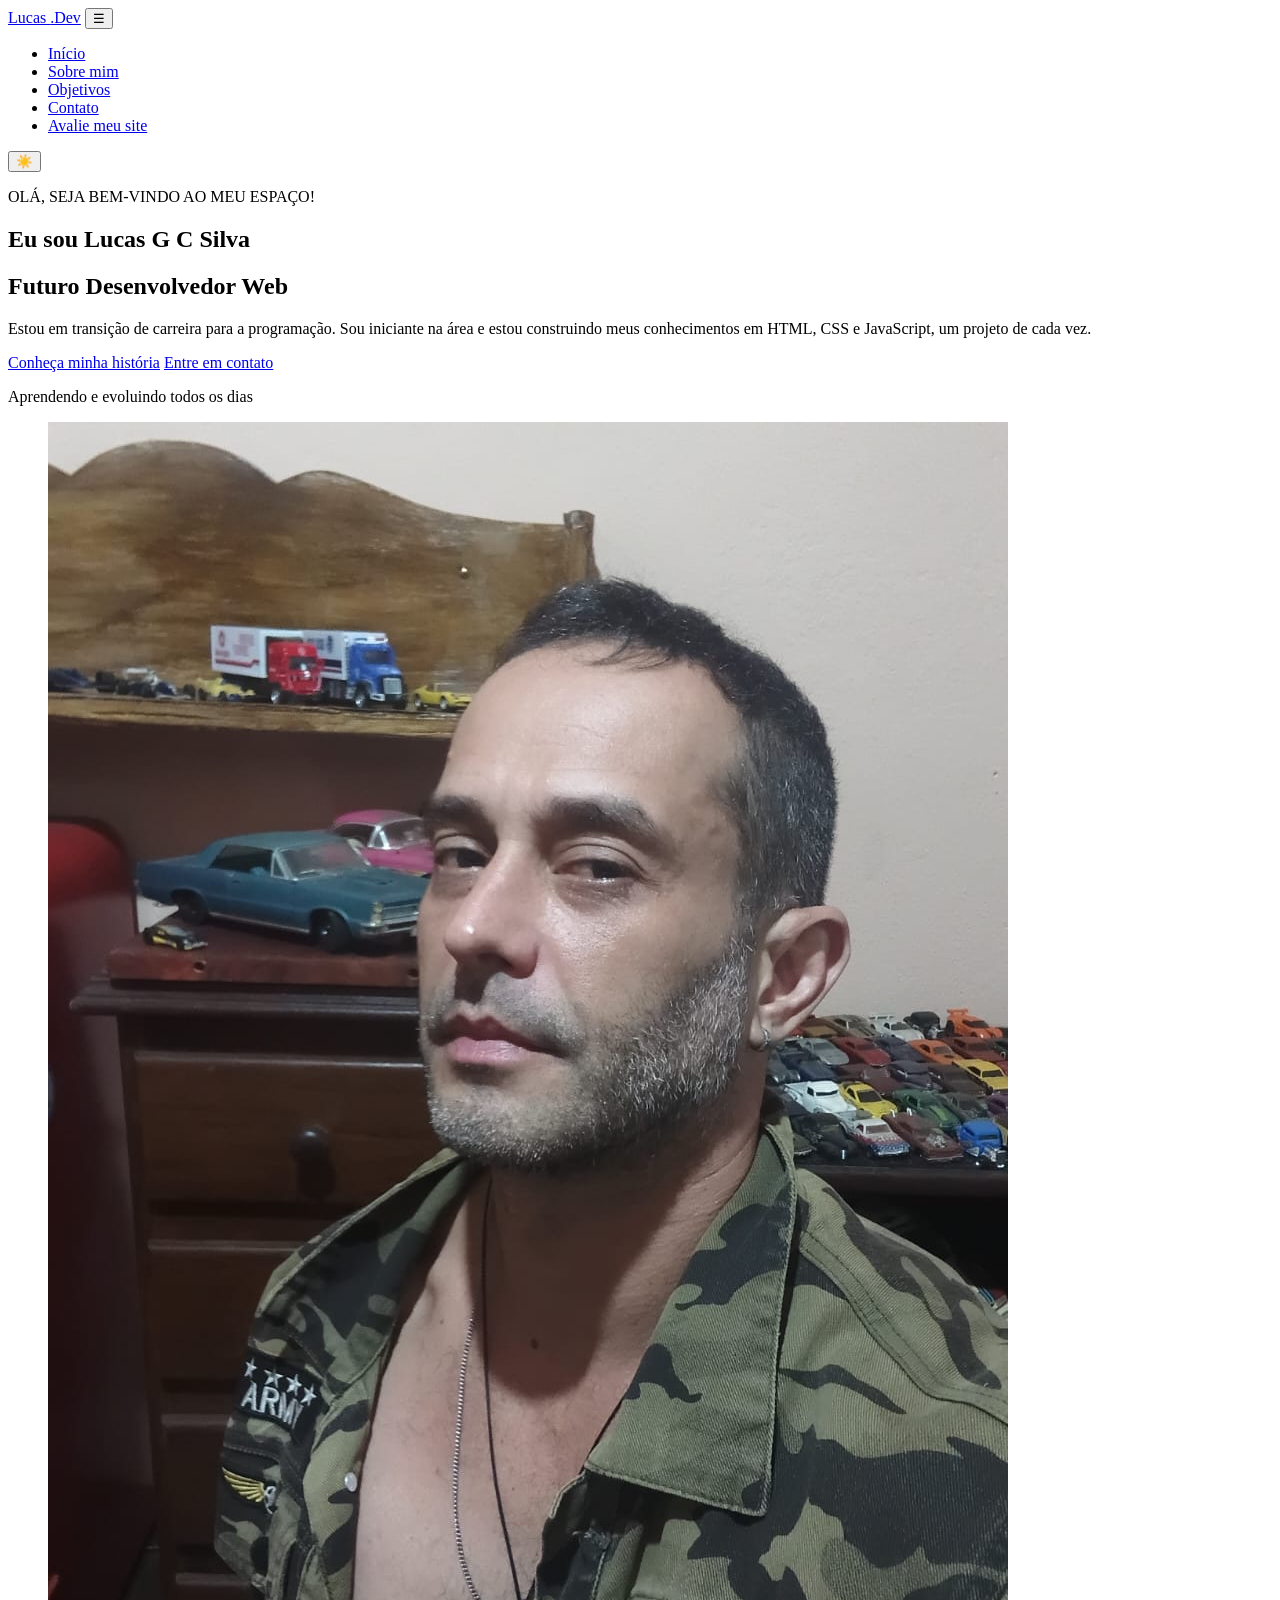
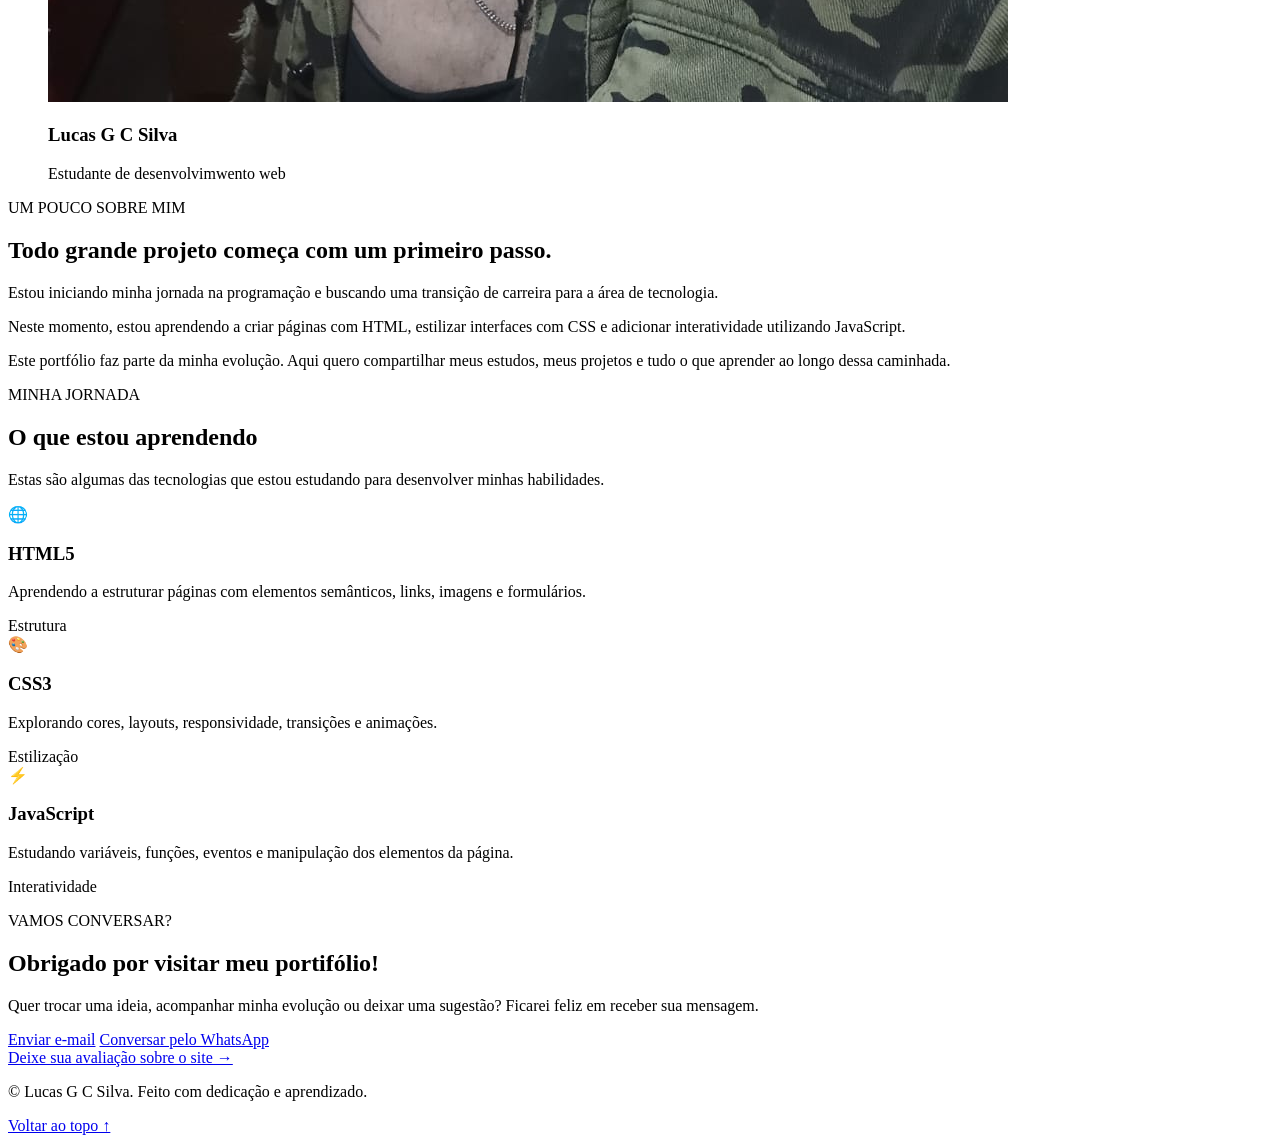
==== index.html @ 6817135f "Estrutura index.html concluida." ====
<!DOCTYPE html>
<html lang="en">

<head>
    <meta charset="UTF-8">
    <meta name="viewport" content="width=device-width, initial-scale=1.0">
    <meta name="description"
        content="Conheça Lucas G C Silva, iniciante em programação e em transição de carreira para a tecnologia."">
    <title>Lucas g C Silva | Meu Portifólio</title>
    <link rel=" stylesheet" href="./CSS/style.css">
</head>

<body>

    <header class="header">

        <nav class="barr-nav container" aria-label="Menu principal">

            <a href="#inicio" class="logo">Lucas <Span>.Dev</Span></a>

            <button class="botao-nav" aria-label="Abrir menu" aria-expanded="false" aria-controls="nav-links">☰</button>

            <ul class="nav-links" id="nav-links">

                <li><a href="#inicio">Início</a></li>
                <li><a href="#sobre">Sobre mim</a></li>
                <li><a href="#objetivos">Objetivos</a></li>
                <li><a href="#contato">Contato</a></li>
                <li><a href="./pesquisa.html" class="nav-pesquisa">Avalie meu site</a></li>

            </ul>

            <button class="alt-tema" type="button" aria-label="Ativar tema calro" title="Alternar tema">
                ☀️
            </button>

        </nav>
    </header>

    <main>

        <section class="section-um" id="inicio">

            <div class="div-container div-conteudo">

                <div class="div-um classedivs">

                    <p class="p-um"> OLÁ, SEJA BEM-VINDO AO MEU ESPAÇO!</p>

                    <h1>Eu sou <span>Lucas G C Silva</span></h1>

                    <h2>Futuro Desenvolvedor Web</h2>

                    <p class="p-descricao">Estou em transição de carreira para a programação.
                        Sou iniciante na área e estou construindo meus
                        conhecimentos em HTML, CSS e JavaScript,
                        um projeto de cada vez.</p>

                    <div class="div-botoes">
                        <a href="#sobre" class="botao botao-um">Conheça minha história</a>
                        <a href="#contato" class="botao botao-dois">Entre em contato</a>
                    </div>

                    <p class="status">
                        <span class="span-status"></span>
                        Aprendendo e evoluindo todos os dias
                    </p>
                </div>

                <figure class="foto-perfil classedivs">

                    <div class=imagem-perfil">
                        <img src="./assets/me_.jpeg" alt="Foto de Lucas G C Silva" class="foto-perfil">
                    </div>

                    <figcaption>
                        <h3>Lucas G C Silva</h3>
                        <p>Estudante de desenvolvimwento web</p>
                    </figcaption>
                </figure>
            </div>
        </section>

        <section class="section-dois" id="sobre">

            <div class="container">

                <div class="div-sobre classedivs">

                    <p class="sobre-mim">UM POUCO SOBRE MIM</p>

                    <h2>Todo grande projeto começa com um primeiro passo.</h2>
                </div>

                <div class="div-sobre-dois classedivs">

                    <p>Estou iniciando minha jornada na programação
                        e buscando uma transição de carreira para a área
                        de tecnologia.
                    </p>

                    <p>Neste momento, estou aprendendo a criar páginas
                        com HTML, estilizar interfaces com CSS e adicionar
                        interatividade utilizando JavaScript.</p>

                    <p> Este portfólio faz parte da minha evolução.
                        Aqui quero compartilhar meus estudos, meus projetos
                        e tudo o que aprender ao longo dessa caminhada.
                    </p>

                </div>
            </div>
        </section>

        <section class="section-tres habilidade" id="objetivos">
            <div class="container">

                <div class="div-sobre classedivs">
                    <p class="sobre-mim">MINHA JORNADA</p>
                    <h2>O que estou aprendendo</h2>
                    <p>Estas são algumas das tecnologias que estou
                        estudando para desenvolver minhas habilidades.</p>
                </div>

                <div class="grade-habilidade">

                    <article class="habilidade-cartao classedivs">
                        <span class="habilidade-icone" aria-hidden="true">🌐</span>
                        <h3>HTML5</h3>
                        <P>Aprendendo a estruturar páginas com elementos
                            semânticos, links, imagens e formulários.</P>
                        <span class="habilidade-rotulo">Estrutura</span>
                    </article>

                    <article class="habilidade-cartao classedivs">
                        <span class="habilidade-icone" aria-hidden="true">🎨</span>
                        <h3>CSS3</h3>
                        <p>Explorando cores, layouts, responsividade,
                            transições e animações.</p>
                        <span class="habilidade-rotulo">Estilização</span>
                    </article>

                    <article class="habilidade-cartao classedivs">
                        <span class="habilidade-icone" aria-hidden="true">⚡</span>
                        <h3>JavaScript</h3>
                        <p>Estudando variáveis, funções, eventos e
                            manipulação dos elementos da página.</p>
                        <span class="habilidade-rotulo">Interatividade</span>
                    </article>
                </div>
            </div>
        </section>

        <section class="section-quatro contatos" id="contato">

            <div class="container contato-conteudo classedivs">

                <p class="sobre-mim">VAMOS CONVERSAR?</p>
                <H2>Obrigado por visitar meu portifólio!</H2>
                <p>Quer trocar uma ideia, acompanhar minha evolução
                    ou deixar uma sugestão? Ficarei feliz em receber
                    sua mensagem.
                </p>

                <div class="botoes-contato">
                    <a href="mailto:lucasgcs@yahoo.com" class="botao botao-um">Enviar e-mail</a>
                    <a href="https://wa.me/5531990886038" class="botao botao-dois" target="_blank"
                        rel="noopener noreferrer">Conversar pelo WhatsApp</a>
                </div>

                <a href="./pesquisa.html" class="feedback-link"> Deixe sua avaliação sobre o site →</a>
            </div>
        </section>
    </main>

    <footer class="footer" id="fim">
        <div class="container conteudo-footer">
            <p>
                &copy; <span id="span-footer"></span>
                Lucas G C Silva. Feito com dedicação e aprendizado.
            </p>
            <a href="#inicio" class="voltar-ao-topo">Voltar ao topo ↑</a>
        </div>
    </footer>

    <script src="./JS/script.js"></script>
</body>

</html>
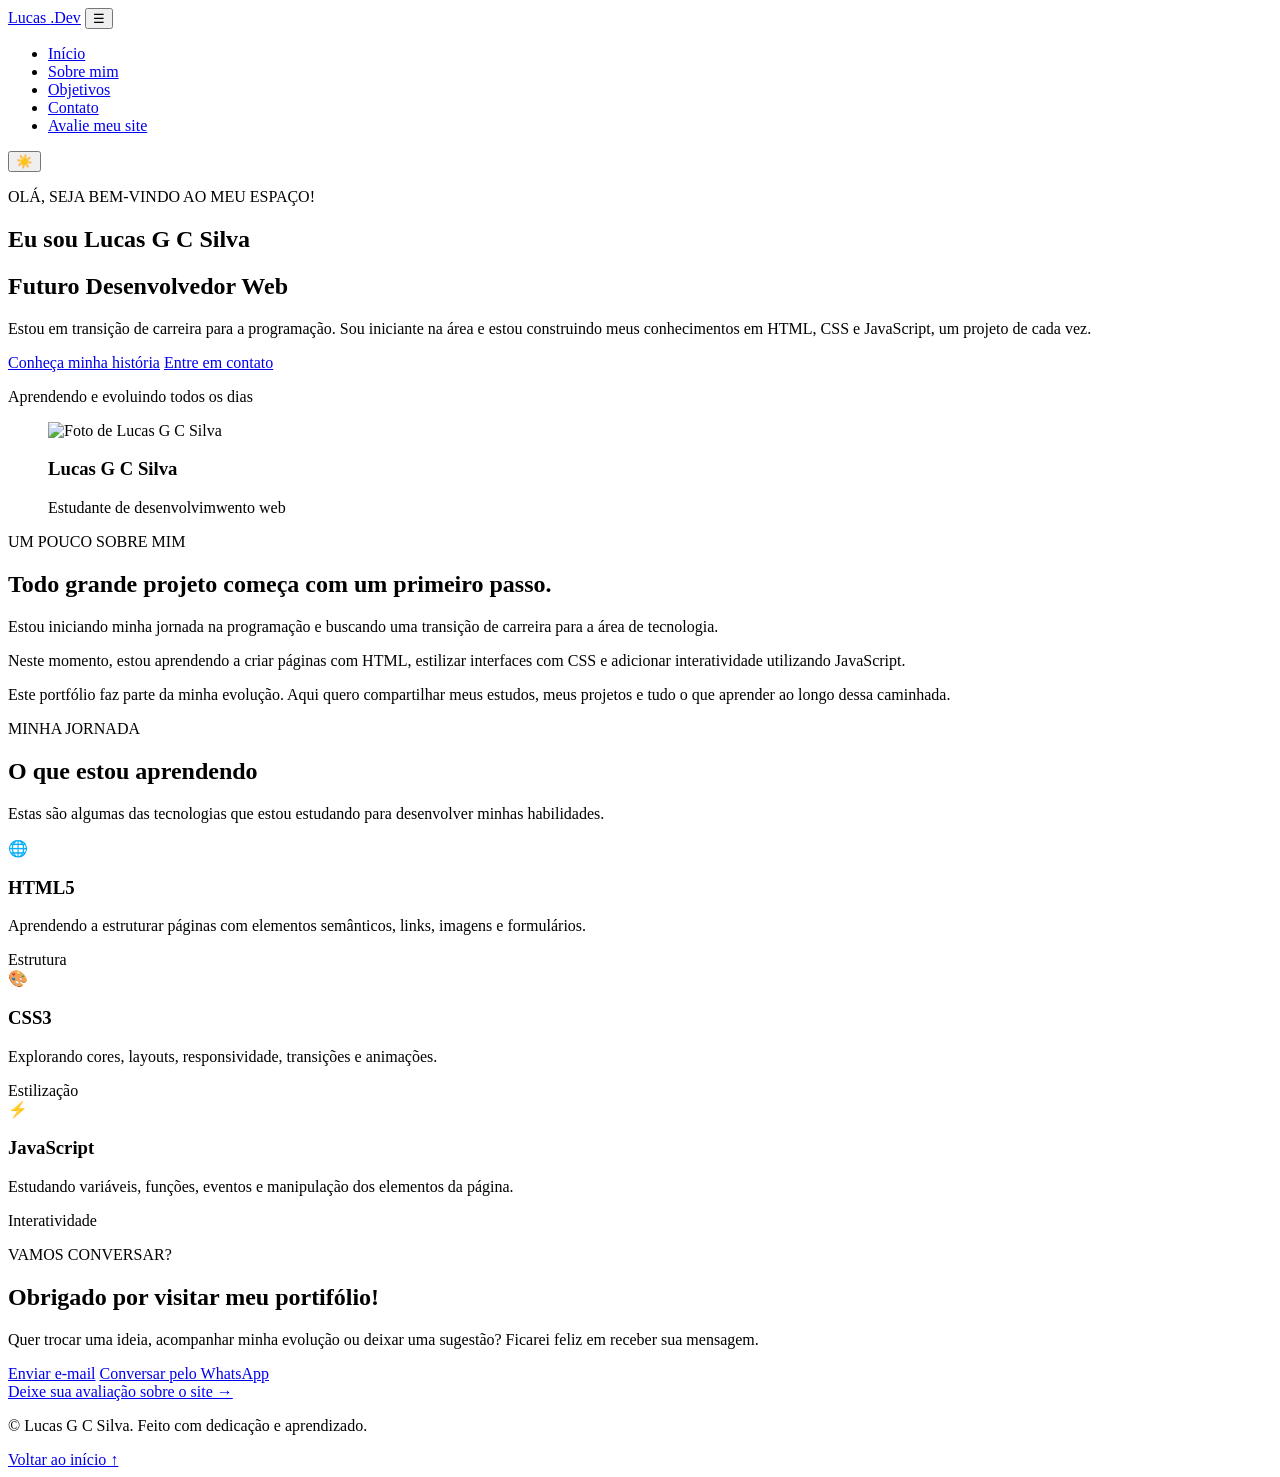
==== commit 2b1350fb: "Alteracao de todas as classes no index.html, pesquisa.html." ====
--- a/index.html
+++ b/index.html
@@ -39,9 +39,9 @@
 
     <main>
 
-        <section class="section-um" id="inicio">
+        <section class="section-um section" id="inicio">
 
-            <div class="div-container div-conteudo">
+            <div class="container div-conteudo">
 
                 <div class="div-um classedivs">
 
@@ -81,7 +81,7 @@
             </div>
         </section>
 
-        <section class="section-dois" id="sobre">
+        <section class="section section-sobre" id="sobre">
 
             <div class="container">
 
@@ -112,7 +112,7 @@
             </div>
         </section>
 
-        <section class="section-tres habilidade" id="objetivos">
+        <section class="section habilidade" id="objetivos">
             <div class="container">
 
                 <div class="div-sobre classedivs">
@@ -151,7 +151,7 @@
             </div>
         </section>
 
-        <section class="section-quatro contatos" id="contato">
+        <section class="section contatos" id="contato">
 
             <div class="container contato-conteudo classedivs">
 
@@ -179,7 +179,7 @@
                 &copy; <span id="span-footer"></span>
                 Lucas G C Silva. Feito com dedicação e aprendizado.
             </p>
-            <a href="#inicio" class="voltar-ao-topo">Voltar ao topo ↑</a>
+            <a href="#inicio" class="voltar-ao-topo">Voltar ao início ↑</a>
         </div>
     </footer>
 
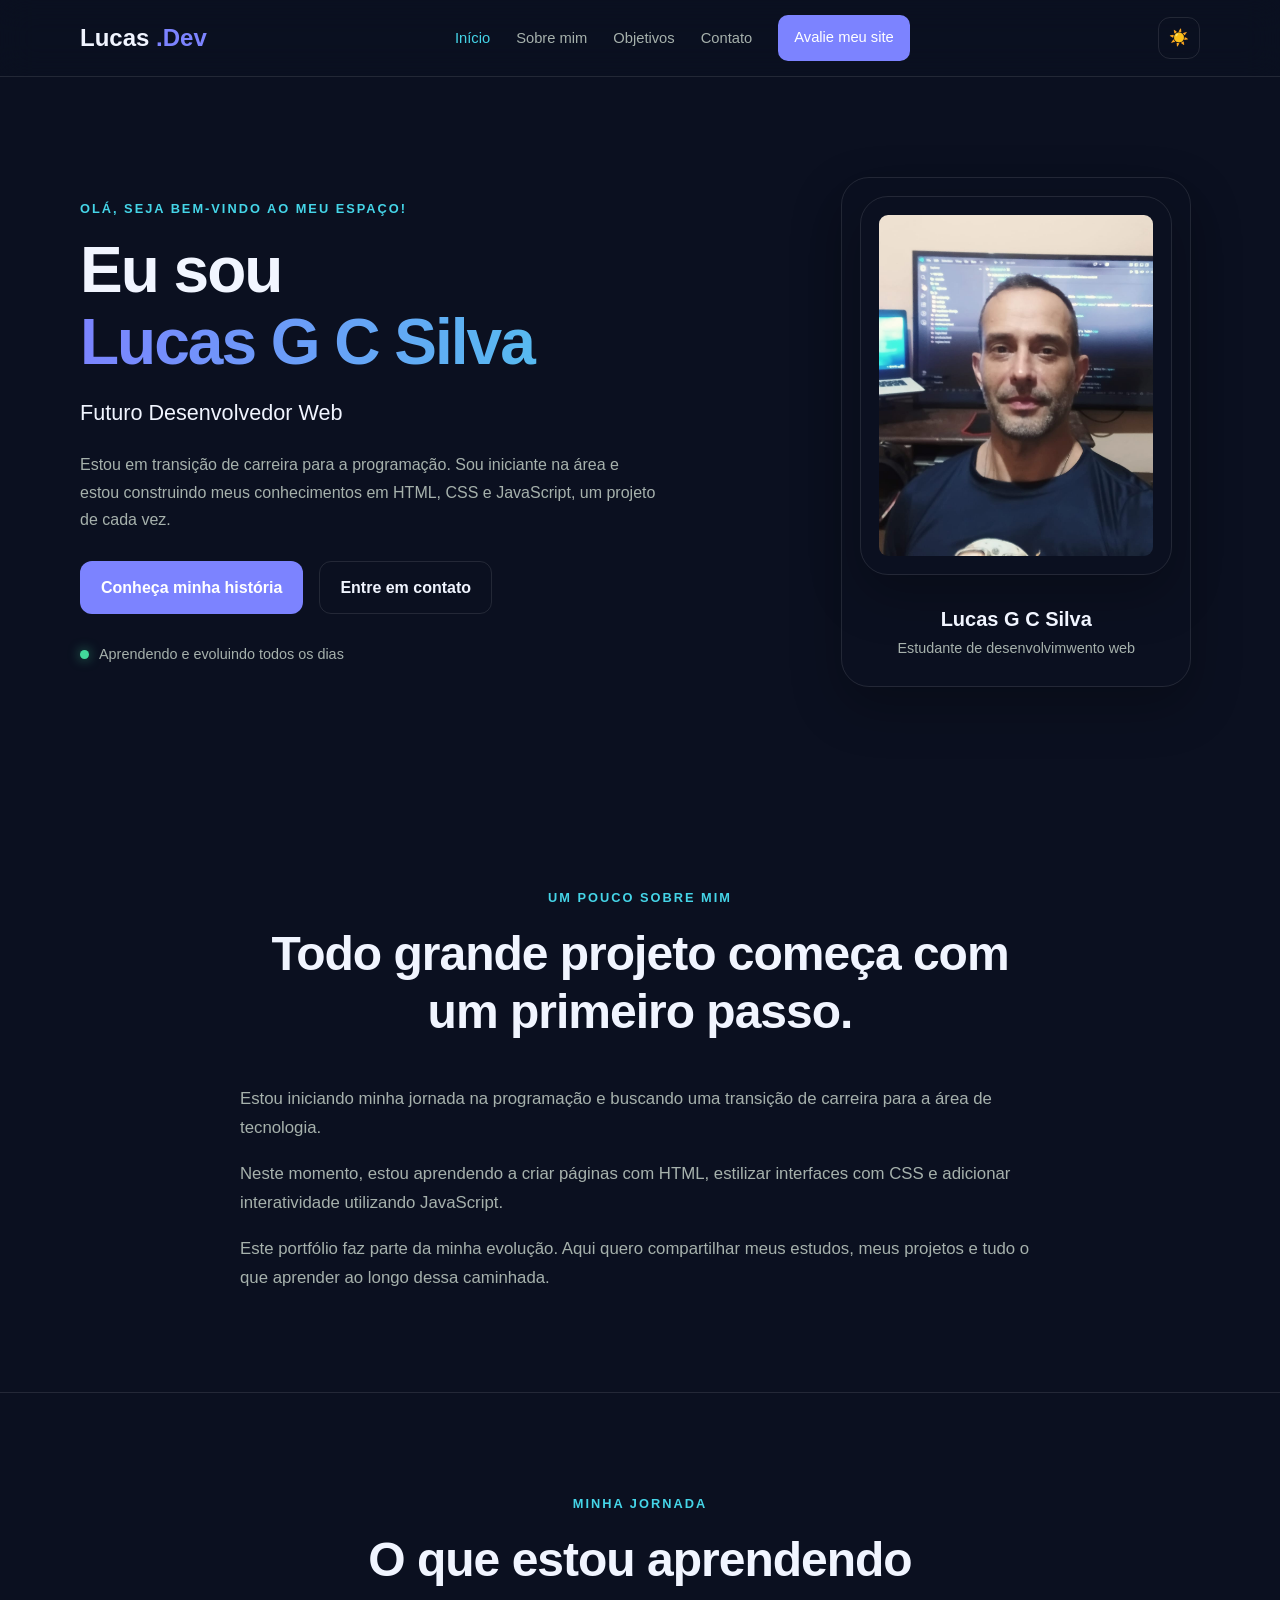
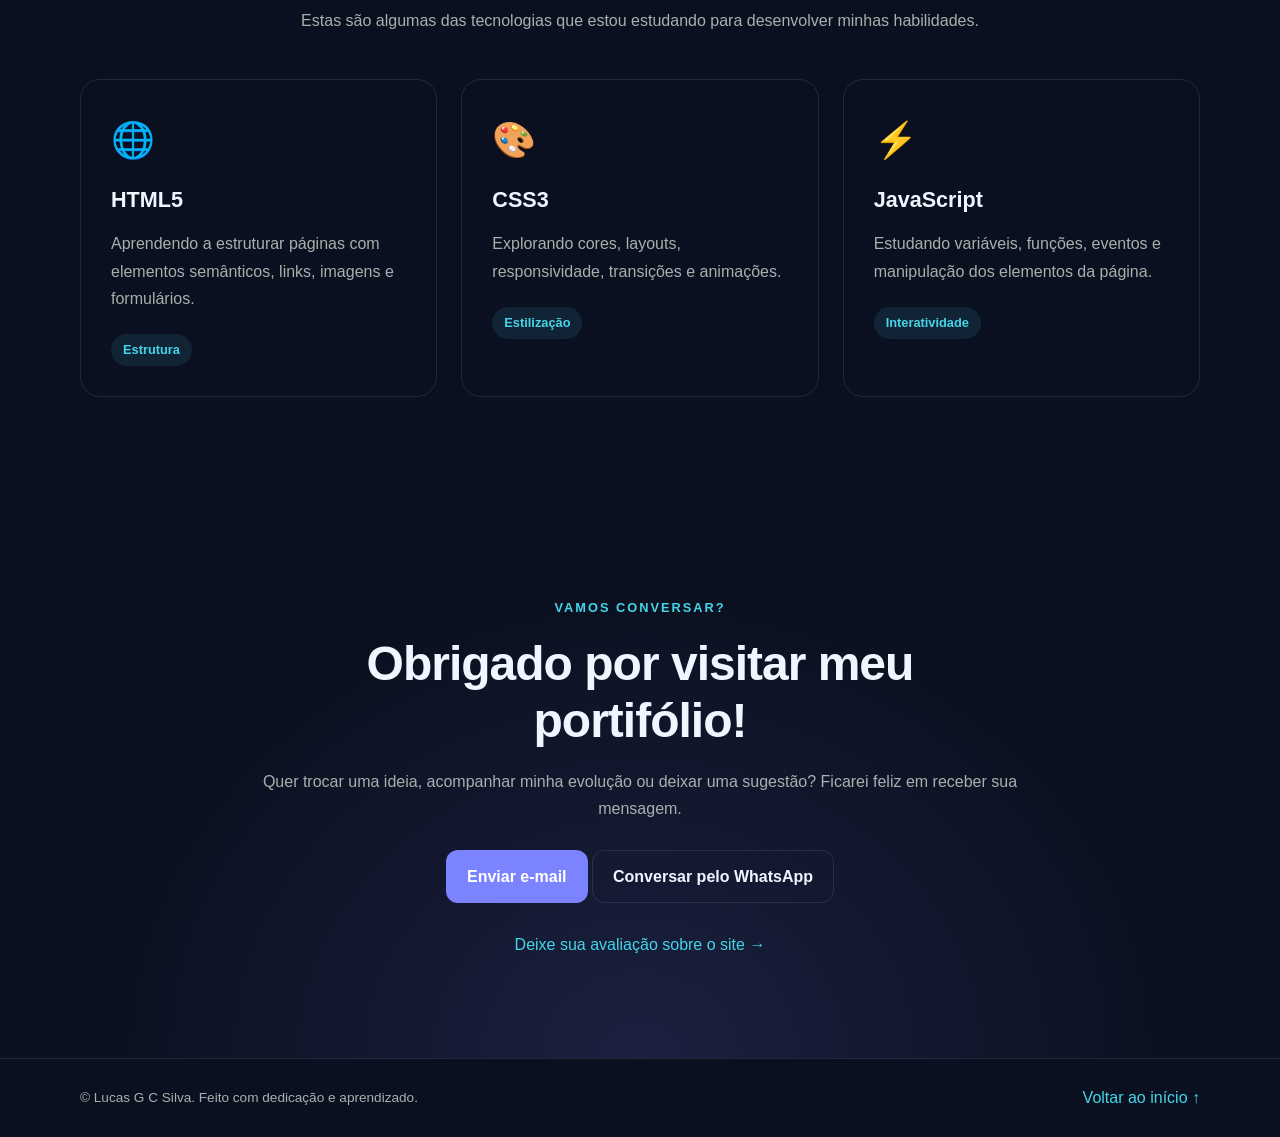
==== commit 3c10d6ca: "Ajustes html, estilizacao, interacao. Alterado as classes no js conforme feito no html." ====
--- a/index.html
+++ b/index.html
@@ -30,7 +30,7 @@
 
             </ul>
 
-            <button class="alt-tema" type="button" aria-label="Ativar tema calro" title="Alternar tema">
+            <button class="alt-tema" type="button" aria-label="Ativar tema claro" title="Alternar tema">
                 ☀️
             </button>
 
@@ -45,7 +45,7 @@
 
                 <div class="div-um classedivs">
 
-                    <p class="p-um"> OLÁ, SEJA BEM-VINDO AO MEU ESPAÇO!</p>
+                    <p class="sobre-mim"> OLÁ, SEJA BEM-VINDO AO MEU ESPAÇO!</p>
 
                     <h1>Eu sou <span>Lucas G C Silva</span></h1>
 
@@ -70,7 +70,7 @@
                 <figure class="foto-perfil classedivs">
 
                     <div class=imagem-perfil">
-                        <img src="./assets/me_.jpeg" alt="Foto de Lucas G C Silva" class="foto-perfil">
+                        <img src="./assets/profile-.jpeg" alt="Foto de Lucas G C Silva" class="foto-perfil">
                     </div>
 
                     <figcaption>
--- a/CSS/style.css
+++ b/CSS/style.css
@@ -0,0 +1,786 @@
+:root {
+    --bg: #0b1020;
+    --surface: #131b30 --surface-hover: #1a2540;
+    --text: #f1f5ff;
+    --muted: #a6b1ac;
+    --primary: #7c83ff;
+    --secondary: #45d5e8;
+    --border: rgba(255, 255, 255, 0.1);
+    --header-bg: rgba(11, 16, 32, 0.88);
+    --shadow: 0 20px 50px rgba(0, 0, 0, 0.25);
+}
+
+* {
+    margin: 0;
+    padding: 0;
+    box-sizing: border-box;
+}
+
+html {
+    scroll-behavior: smooth;
+    scroll-padding-top: 90px;
+}
+
+body {
+    font-family: Arial, Helvetica, sans-serif;
+    background: var(--bg);
+    color: var(--text);
+    line-height: 1.7;
+    transition: background 0.3s ease, color 0.3s ease;
+}
+
+body.light-theme {
+    --bg: #f4f6ff;
+    --surface: #ffffff;
+    --surface-hover: #e9edff;
+    --text: #18213b;
+    --muted: #596681;
+    --primary: #555de0;
+    --border: rgba(20, 30, 60, 0.12);
+    --header-bg: rgba(244, 246, 255, 0.92);
+    --shadow: 0 20px 50px rgba(30, 40, 80, 0.1);
+}
+
+a {
+    color: inherit;
+    text-decoration: none;
+}
+
+button,
+a {
+    -webkit-tap-highlight-color: transparent;
+}
+
+button {
+    font: inherit;
+}
+
+button:focus-visible,
+a:focus-visible,
+input:focus-visible,
+textarea:focus-visible {
+    outline: 3px solid var(--secondary);
+    outline-offset: 4px;
+}
+
+.container {
+    width: min(1120px, 90%);
+    margin: 0 auto;
+}
+
+section {
+    padding: 100px 0;
+}
+
+.sobre-mim {
+    color: var(--secondary);
+    font-size: 0.8rem;
+    font-weight: 700;
+    letter-spacing: 2px;
+    margin-bottom: 16px;
+}
+
+.header {
+    position: sticky;
+    top: 0;
+    z-index: 100;
+    background: var(--header-bg);
+    border-bottom: 1px solid var(--border);
+    backdrop-filter: blur(16px);
+}
+
+.barr-nav {
+    min-height: 76px;
+    display: flex;
+    align-items: center;
+    justify-content: space-between;
+    gap: 20px;
+}
+
+.logo {
+    font-size: 1.5rem;
+    font-weight: 800;
+    white-space: nowrap;
+}
+
+.logo span {
+    color: var(--primary);
+}
+
+.nav-links {
+    display: flex;
+    align-items: center;
+    gap: 26px;
+    list-style: none;
+}
+
+.nav-links a {
+    color: var(--muted);
+    font-size: 0.92rem;
+    transition: color 0.3s ease;
+}
+
+.nav-links a:hover,
+.nav-links a.active {
+    color: var(--secondary);
+}
+
+.nav-links .nav-pesquisa {
+    display: inline-block;
+    color: white;
+    background: var(--primary);
+    padding: 10px 16px;
+    border-radius: 10px;
+}
+
+.nav-links .nav-pesquisa:hover {
+    color: white;
+    transform: translateY(-2px);
+}
+
+.botao-nav,
+.alt-tema {
+    width: 42px;
+    height: 42px;
+    border: 1px solid var(--border);
+    border-radius: 12px;
+    background: var(--surface);
+    color: var(--text);
+    cursor: pointer;
+    transition: transform 0.3s ease, background 0.3s ease, color 0.2s ease;
+}
+
+.botao-nav {
+    display: none;
+    font-size: 1.3rem;
+}
+
+.alt-tema:hover,
+.botao-nav:hover {
+    transform: translateY(-2px);
+}
+
+.section-um {
+    min-height: 650px;
+    display: flex;
+    align-items: center;
+    position: relative;
+    overflow: hidden;
+    background: radial-gradient(ellipse at 85% 25% egba(124, 131, 255, 0.17), transparent 40%);
+}
+
+.div-conteudo {
+    display: grid;
+    grid-template-columns: 1.3fr 0.7fr;
+    align-items: center;
+    gap: 70px;
+}
+
+.section-um h1 {
+    font-size: clamp(2.5rem, 5vw, 4.5rem);
+    line-height: 1.12;
+    margin-bottom: 16px;
+    letter-spacing: -2px;
+}
+
+.section-um h1 span {
+    display: block;
+    background: fixed linear-gradient(100deg, var(--primary), var(--secondary));
+    background-clip: text;
+    -webkit-background-clip: text;
+    color: transparent;
+}
+
+.section-um h2 {
+    font-size: 1.35rem;
+    font-weight: 500;
+    margin-bottom: 20px;
+}
+
+.p-descricao {
+    max-width: 580px;
+    color: var(--muted);
+    margin-bottom: 28px;
+}
+
+.div-botoes, .boteoes-contato {
+    display: flex;
+    flex-wrap: wrap;
+    gap: 16px;
+} 
+
+.botao {
+    display: inline-flex;
+    align-items: center;
+    justify-content: center;
+    min-height: 48px;
+    padding: 12px 20px;
+    border: 1px solid var(--border);
+    border-radius: 12px;
+    font-weight: 700;
+    transition: transform 0.25s ease, background 0.25s ease, box-shadow 0.25s ease;
+}
+
+.botao:hover {
+    transform: translateY(-4px);
+    box-shadow: var(--shadow);
+}
+
+.botao-um {
+    background: var(--primary);
+    border-color: transparent;
+    color: white;
+}
+
+.botao-um:hover {
+    background: #696ff0;
+} 
+
+.botao-dois {
+    background: var(--surface);
+    color: var(--text);
+}
+
+.botao-dois:hover {
+    background: var(--surface-hover);
+}
+
+.status {
+    display: flex;
+    align-items: center;
+    gap: 10px;
+    color: var(--muted);
+    margin-top: 28px;
+    font-size: 0.9rem;
+}
+
+.span-status {
+    width: 09px;
+    height: 09px;
+    flex-shrink: 0;
+    border-radius: 50%;
+    background: #42d99b;
+    box-shadow: 0 0 12px rgba(66, 217, 155, 0.6);;
+}
+
+.foto-perfil {
+    width: min(100%, 350px);
+    justify-self: center;
+    padding: 18px;
+    border: 1px solid var(--border);
+    border-radius: 28px;
+    background: var(--surface);
+    box-shadow: var(--shadow);
+    text-align: center;
+    transition: transform 0.35s ease;
+}
+
+.foto-perfil:hover {
+    transform: translateY(-8px);
+    rotate: 1deg;
+}
+
+.imagem-perfil {
+    overflow: hidden;
+    border-radius: 20px;
+    background: var(--surface-hover);
+    display: block;
+    width: 100%;
+    height: 360px;
+    object-fit: cover;
+    object-position: center;
+    transition: transform 0.5s ease;
+}
+
+.foto-perfil:hover .imagem-perfil {
+    transform: scale(1.04);
+}
+
+.foto-perfil figcaption {
+    padding: 18px 8px 8px;
+}
+
+.foto-perfil h3 {
+    font-size: 1.25rem;
+}
+
+.foto-perfil figcaption p {
+    font-size: 0.9rem;
+    color: var(--muted);
+ 
+}
+
+.div-sobre {
+    max-width: 750px;
+    margin: 0 auto 45px;
+    text-align: center;
+}
+
+.div-sobre h2, .contato-conteudo h2 {
+    font-size: clamp(2rem, 4vw, 3rem);
+    line-height: 1.2;
+    margin-bottom: 18px;
+    letter-spacing: -1px;
+}
+
+.div-sobre > p:last-child {
+    color: var(--muted);
+}
+
+
+.section-sobre {
+    background: var(--surface);
+    border-top: 1 px solid var(--border);
+    border-bottom: 1px solid var(--border);
+}
+
+
+.div-sobre-dois {
+    max-width: 800px;
+    margin: 0 auto;
+}
+
+.div-sobre-dois p {
+    color: var(--muted);
+    margin-bottom: 18px;
+    font-size: 1.05rem;
+}
+
+.div-sobre-dois p:last-child {
+    margin-bottom: 0;
+}
+
+.grade-habilidade {
+    display: grid;
+    grid-template-columns: repeat(3, minmax(0, 1fr));
+    gap: 24px;
+}
+
+.habilidade-cartao {
+    padding: 30px;
+    border: 1px solid var(--border);
+    border-radius: 20px;
+    background: var(--surface);
+    transition: transform 0.3s ease, border-color 0.3s ease, box-shadow 0.3s ease;
+}
+
+.habilidade-cartao:hover {
+    transform: translateY(-8px);
+    border-color: var(--primary);
+    box-shadow: var(--surface-hover);
+}
+
+.habilidade-icone {
+    display: inline-block;
+    font-size: 2.2rem;
+    margin-bottom: 12px;
+}
+
+habilidade-cartao p {
+    color: var(--muted);
+    margin-bottom: 22px;
+}
+
+.habilidade-cartao h3 {
+    font-size: 1.35rem;
+    margin-bottom: 12px;
+}
+
+.habilidade-cartao p {
+    color: var(--muted);
+    margin-bottom: 22px;
+}
+
+.habilidade-rotulo {
+    display: inline-block;
+    padding: 5px 12px;
+    border-radius: 20px;
+    color: var(--secondary);
+    background: rgba(69, 213, 232, 0.1);
+    font-size: 0.8rem;
+    font-weight: 700;
+}
+
+.contatos {
+    background: radial-gradient(ellipse at 50% 100%, rgba(124, 131, 255, 0.14), transparent 60%);
+}
+
+.contato-conteudo {
+    max-width: 760px;
+    margin: 0 auto;
+    text-align: center;
+}
+
+.contato-conteudo > p:not(.sobre-mim) {
+    color: var(--muted);
+    margin-bottom: 28px;
+}
+
+.botoes-contato {
+    color: var(--primary);
+}
+
+.feedback-link {
+    display: inline-flex;
+    margin-top: 28px;
+    color: var(--secondary);
+    transition: color 0.2s ease;
+}
+
+.feedback-link:hover {
+    color: var(--primary);
+}
+
+.footer {
+   padding: 25px 0;
+   border-top: 1px solid var(--border);
+   background: var(--surface);
+}
+
+.conteudo-footer {
+    display: flex;
+    justify-content: space-between;
+    align-items: center;
+    gap: 20px;
+}
+
+.footer p {
+    color: var(--muted);
+    font-size: 0.85rem;
+}
+
+.voltar-ao-topo {
+    color: var(--secondary);
+    white-space: nowrap;
+}
+
+.classedivs {
+    opacity: 0;
+    transform: translateY(25px);
+    transition: opacity 0.7s ease, transform 0.7s ease;
+}
+
+.classedivs.visible {
+    opacity: 1;
+    transform: translateY(0);
+}
+
+
+@media (max-width: 900px) {
+    .div-conteudo {
+        grid-template-columns: 1fr 0.8fr;
+        gap: 30px;
+    }
+
+    .section-um h1 {
+        font-size: clamp(2.3rem, 5vw, 3.5rem);
+    }
+
+    .nav-links {
+        gap: 14px;
+    }
+
+    .nav-links a {
+        font-size: 0.85rem;
+    }
+
+    .grade-habilidade {
+        gap: 16px;
+    }
+
+    .habilidade-cartao {
+        padding: 22px;
+    }
+}
+
+@media (max-width: 700px) {
+    .section {
+        padding: 75px 0;
+    }
+
+    .barr-nav {
+        min-height: 70px;
+        position: relative;
+    }
+
+    .botao-nav {
+        display: inline-flex;
+        align-items: center;
+        justify-content: center;
+        margin-left: auto;
+    }
+
+    .nav-links {
+        display: none;
+        position: absolute;
+        top: calc(100% + 1px);
+        left: 0;
+        right: 0;
+        flex-direction: column;
+        align-items: stretch;
+        gap: 6px;
+        padding: 18px;
+        background: var(--surface);
+        border: 1px solid var(--border);
+        border-radius: 0 0 16px 16px;
+        box-shadow: var(--shadow);
+    }
+
+    .nav-links.open {
+        display: flex;
+    }
+
+    .nav-links a {
+        display: block;
+        padding: 10px;
+        font-size: 0.95rem;
+    }
+
+    .nav-links .nav-pesquisa {
+        text-align: center;
+    }
+
+    .section-um {
+        min-height: auto;
+    }
+
+    .div-conteudo {
+        grid-template-columns: 1fr;
+        gap: 45px;
+    }
+
+    .div-um {
+        text-align: center;
+    }
+
+    .p-descricao {
+        margin-left: auto;
+        margin-right: auto;
+    }    
+
+    .div-botoes, .botoes-contato {
+        justify-content: center;
+    }
+
+    .status {
+        justify-content: center;
+    }
+
+    .foto-perfil {
+        width: min(100%, 330px);
+    }
+
+    .imagem-perfil {
+        height: 320px;
+    }
+
+    .grade-habilidade {
+        grid-template-columns: 1fr;
+    }
+
+    .habilidade-cartao {
+        padding: 26px;
+    }
+
+    .conteudo-footer {
+        flex-direction: column;
+        text-align: center;
+    }
+}
+
+@media (prefers-reduced-motion: reduce) {
+    html {
+        scroll-behavior: auto;
+    }
+    *,
+    *::before,
+    *::after {
+        animation-duration: 0.01ms !important;
+        animation-iteration-count: 1 !important;
+        transition-duration: 0.01ms !important;
+    }
+    .classedivs {
+        opacity: 1;
+        transform: none;
+    }
+}
+
+.enquete-section {
+    min-height: calc(100vh - 150px);
+    background: radial-gradient( ellipse at 50% 0%, rgba(124, 131, 255, 0.15), transparent 60%);
+}
+
+.voltar-link {
+    color: var(--muted);
+    font-size: 0.92rem;
+    transition: color 0.3s ease, transform 0.3s ease;
+}
+
+.voltar-link:hover {
+    color: var(--secondary);
+    transform: translateY(-3px);
+}
+
+.form-enquete {
+    width: min(100%, 700px);
+    margin: 0 auto;
+    padding: 35px;
+    background: var(--border);
+    border: 1px solid var(--border);
+    border-radius: 24px;
+    box-shadow: var(--shadow);
+}
+
+.form-grupo {
+    display: flex;
+    flex-direction: column;
+    gap: 10px;
+    margin-bottom: 25px;
+    min-width: 0;
+}
+
+.form-grupo > label, .avaliacao-grupo legend {
+    color: var(--text);
+    font-weight: 700;
+}
+.form-grupo input[type="text"],
+.form-grupo select,
+.form-grupo textarea {
+    width: 100%;
+    padding: 14px 16px;
+    color: var(--text);
+    background: var(--bg);
+    border: 1px solid var(--border);
+    border-radius: 12px;
+    font: inherit;
+    transition: border-color 0.3s ease, box-shadow 0.3s ease;
+}
+
+.form-grupo input::placeholder,
+.form-grupo textarea::placeholder {
+    color: var(--muted);
+    opacity: 0.8;
+}
+
+.form-grupo input:focus,
+.form-grupo select:focus,
+.form-grupo textarea:focus {
+    border-color: var(--primary);
+    box-shadow: 0 0 0 3px rgba(124, 131, 255, 0.12);
+    outline: none;
+}
+
+.form-grupo textarea {
+    min-height: 130px;
+    resize: vertical;
+}
+
+.form-grupo select {
+    cursor: pointer;
+}
+
+.avaliacao-grupo {
+    padding: 0;
+    border: none;
+}
+
+.avaliacao-grupo legend {
+    margin-bottom: 15px;
+}
+
+.opcoes-avaliacao {
+    display: grid;
+    grid-template-columns: repeat(5, minmax(0, 1fr));
+}
+
+.opcoes-avaliacao label {
+    display: flex;
+    flex-direction: column;
+    align-items: center;
+    gap: 5px;
+    padding: 14px 5px;
+    border: 1px solid var(--border);
+    border-radius: 14px;
+    cursor: pointer;
+    transition: background 0.25s ease, border-color 0.25s ease, transform 0.25s ease;
+}
+
+.opcoes-avaliacao label:hover {
+    background: var(--surface-hover);
+    border-color: var(--primary);
+    transform: translateY(-3px);
+}
+
+.opcoes-avaliacao input {
+    accent-color: var(--primary);
+    cursor: pointer;
+}
+
+.opcoes-avaliacao label:has(input:checked) {
+    background: var(--surface-hover);
+    border-color: var(--primary);
+    box-shadow: 0 0 18px rgba(124, 131, 255, 0.12);
+}
+
+.opcoes-avaliacao  span {
+    color: #f5bd45;
+    font-size: 1.8rem;
+    line-height: 1.2;
+}
+
+.opcoes-avaliacao small {
+    color: var(--muted);
+    font-size: 0.8rem;
+}
+
+.avaliacao-descricao {
+    color: var(--muted);
+    font-size: 0.9rem;
+    margin-top: 12px;
+}
+
+.botao-enviar {
+    width: 100%;
+    cursor: pointer;
+}
+
+.form-nota {
+    color: var(--muted);
+    font-size: 0.82rem;
+    text-align: center;
+    margin-top: 18px;
+}
+
+.sucesso-menssagem {
+    display: none;
+}
+
+@media (max-width: 600px) {
+    .form-enquete {
+        padding: 24px 18px;
+    }
+
+    .barr-nav {
+        gap: 12px;
+    }
+
+    .voltar-link {
+        font-size: 0.8rem;
+    }
+
+    .opcoes-avaliacao {
+        gap: 5px;
+    }
+
+    .opcoes-avaliacao label {
+        padding: 12px 3px;
+    }
+
+    .opcoes-avaliacao span {
+        font-size: 1.5rem;
+    }
+}
+
+
+
+
